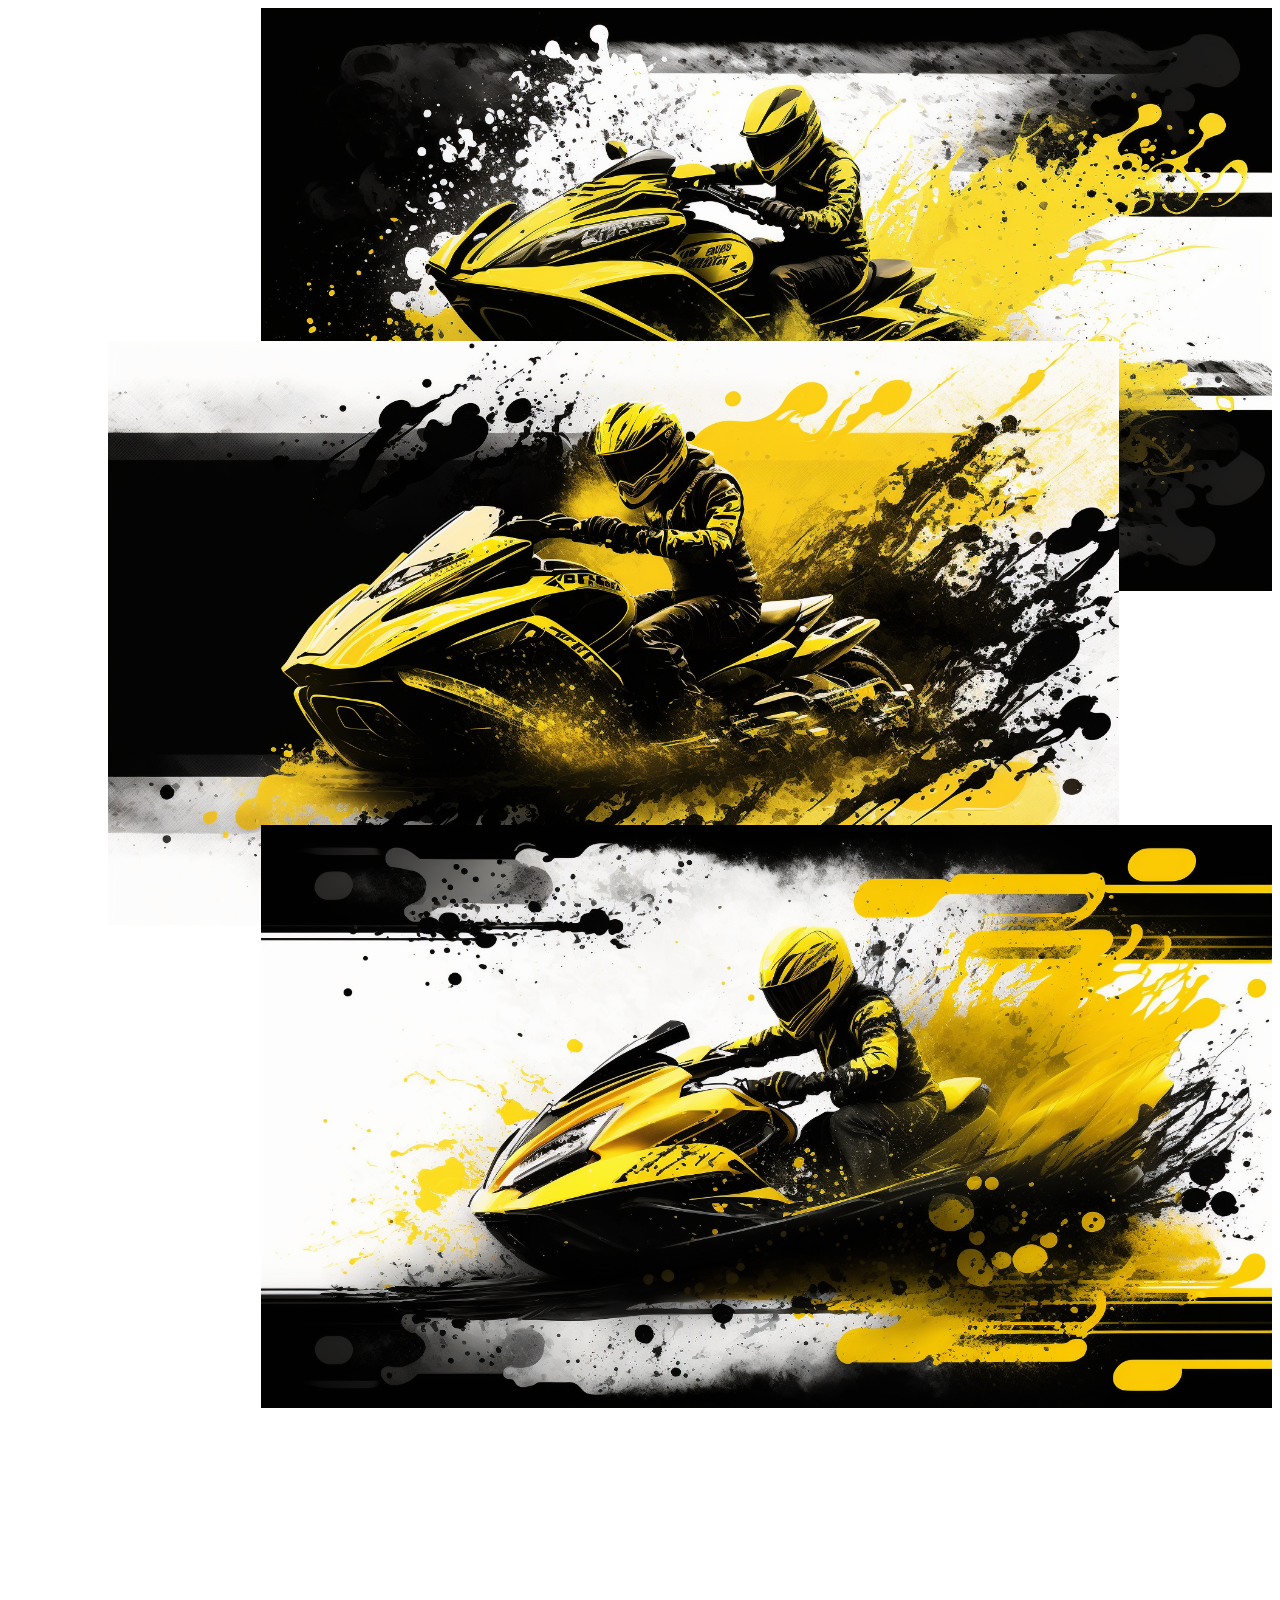
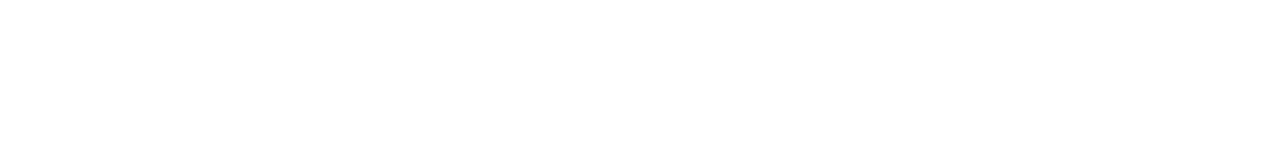
==== iframes/featured.html @ 3ed8531e "adding images" ====
<!DOCTYPE html>
<html lang="en">

<head>
  <meta charset="UTF-8">
  <meta http-equiv="X-UA-Compatible" content="IE=edge">
  <meta name="viewport" content="width=device-width, initial-scale=1.0">
  <title>Featured Models</title>
  <link rel="stylesheet" href="/css/featured.css">
</head>

<body>
  <!-- <header>
    <h1>SeaRider <span>GT</span></h1>
  </header> -->
  <section>
    <img src="../img/jet-ski-1.png" class="img1" alt="">
    <img src="../img/jet-ski-2.png" class="img2" alt="">
    <img src="../img/jet-ski-3.png" class="img3" alt="">
  </section>

</body>

</html>
---- css/featured.css ----
@font-face {
  font-family: "Permanent Marker";
  src: url("../fonts/PermanentMarker-Regular.ttf");
}

h1 {
  font-family: "Permanent Marker";
  font-size: 52px;
  display: inline-block;
  position: relative;
  color: aliceblue;
  padding-left: 20px;
  margin-top: 10px;
}

span {
  position: relative;
  top: 60px;
  left: -230px;
}

/* body {
  width: 100%;
  height: 100%;
  overflow: hidden;
  background-image: url(../img/jet-ski-1.png);
  background-position: -160px -20px;
} */

body {
  background-color: transparent;
}

img {
  width: 80%;
  height: 80%;
}

section {
  display: flex;
  flex-direction: column;
}

.img1 {
  align-self: flex-end;
}

.img2 {
  position: relative;
  top: -250px;
  left: 100px;
}

.img3 {
  align-self: flex-end;
  position: relative;
  top: -350px;
}
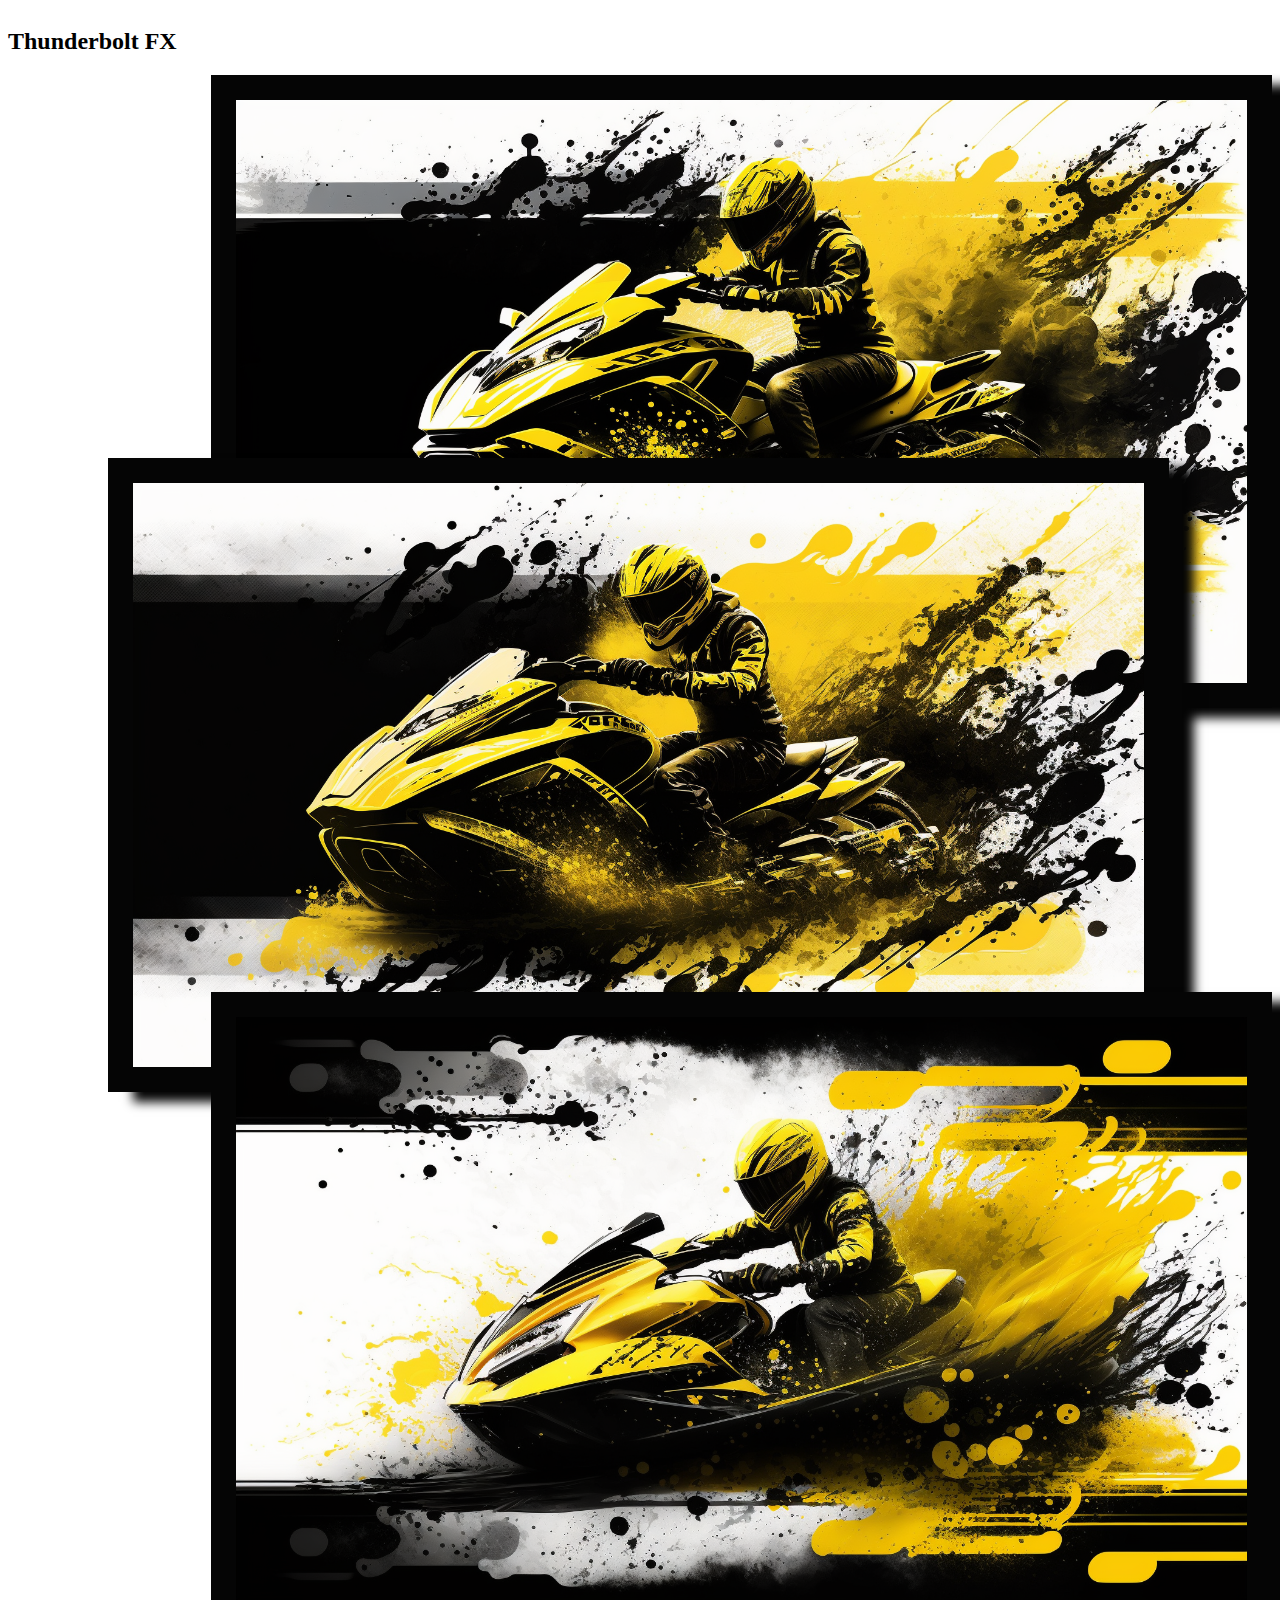
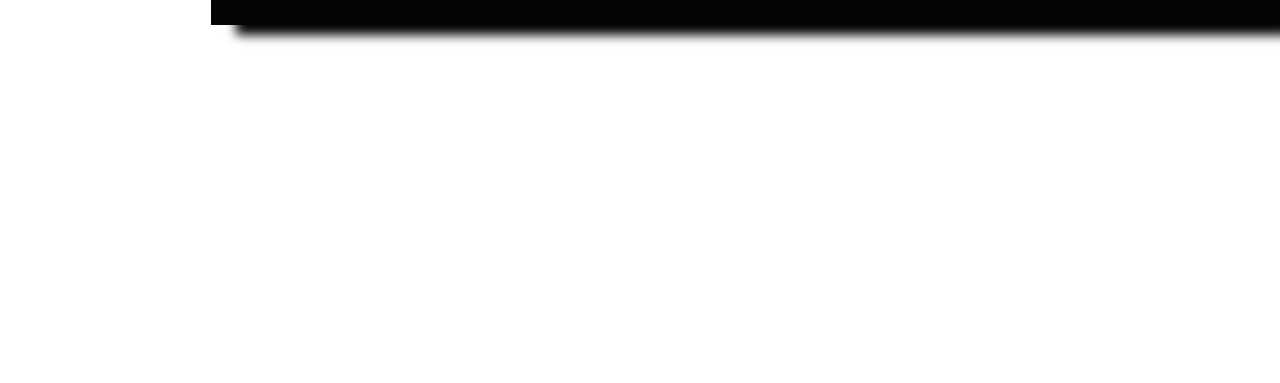
==== commit b0200751: "adding more details" ====
--- a/iframes/featured.html
+++ b/iframes/featured.html
@@ -10,10 +10,10 @@
 </head>
 
 <body>
-  <!-- <header>
-    <h1>SeaRider <span>GT</span></h1>
-  </header> -->
   <section>
+    <h2>
+      Thunderbolt FX
+    </h2>
     <img src="../img/jet-ski-1.png" class="img1" alt="">
     <img src="../img/jet-ski-2.png" class="img2" alt="">
     <img src="../img/jet-ski-3.png" class="img3" alt="">
--- a/css/featured.css
+++ b/css/featured.css
@@ -19,21 +19,16 @@
   left: -230px;
 }
 
-/* body {
-  width: 100%;
-  height: 100%;
-  overflow: hidden;
-  background-image: url(../img/jet-ski-1.png);
-  background-position: -160px -20px;
-} */
-
 body {
-  background-color: transparent;
+  transition: all 2s ease-out;
 }
 
 img {
   width: 80%;
   height: 80%;
+  border: 25px solid #050505;
+  /* border-radius: 50px; */
+  box-shadow: 25px 10px 10px #050505;
 }
 
 section {
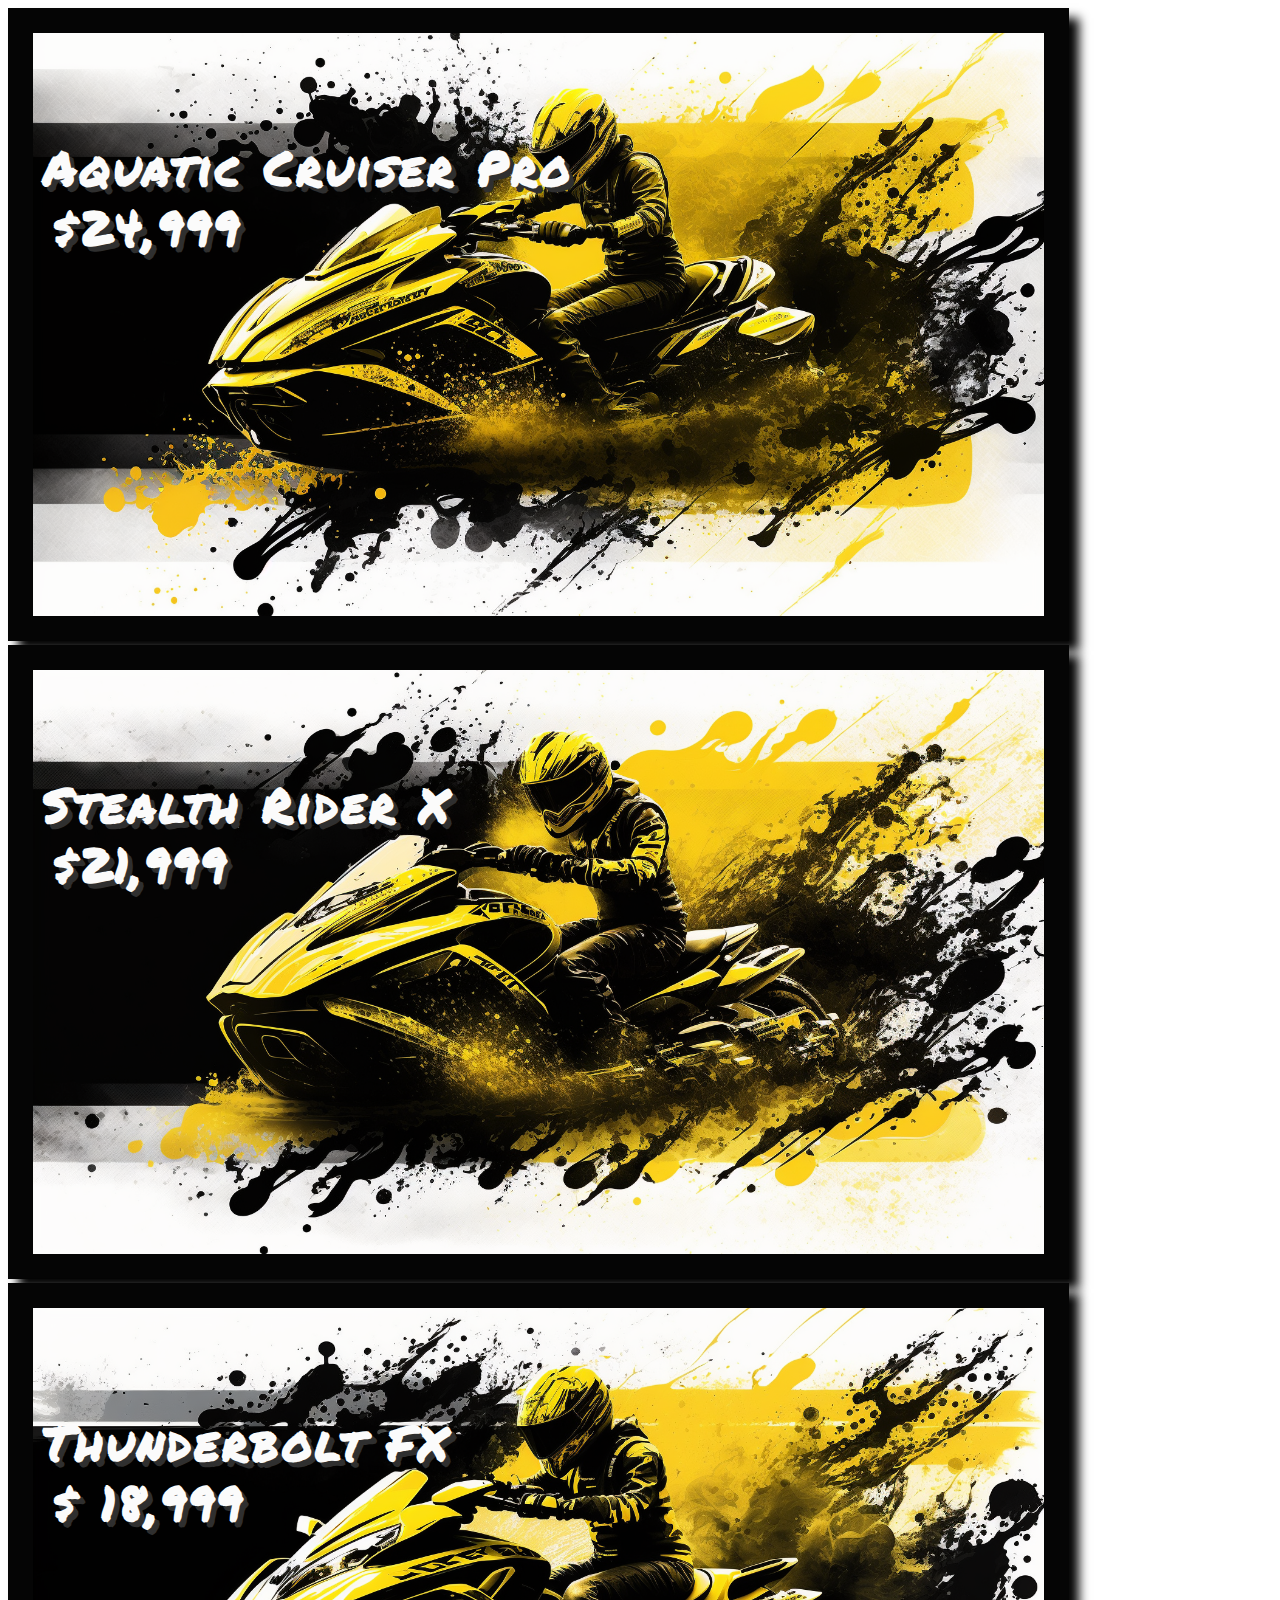
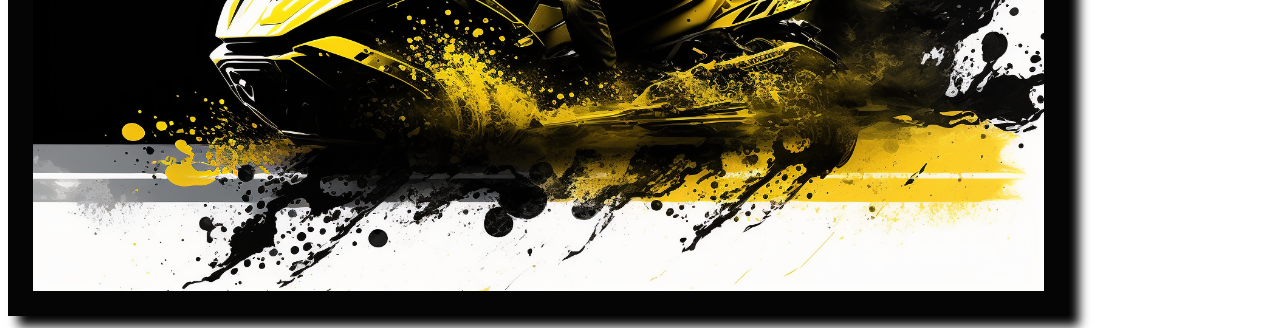
==== commit 1a7ea150: "adding more products" ====
--- a/iframes/featured.html
+++ b/iframes/featured.html
@@ -6,19 +6,25 @@
   <meta http-equiv="X-UA-Compatible" content="IE=edge">
   <meta name="viewport" content="width=device-width, initial-scale=1.0">
   <title>Featured Models</title>
-  <link rel="stylesheet" href="/css/featured.css">
+  <link rel="stylesheet" href="/css/products.css">
 </head>
 
 <body>
-  <section>
-    <h2>
-      Thunderbolt FX
-    </h2>
-    <img src="../img/jet-ski-1.png" class="img1" alt="">
-    <img src="../img/jet-ski-2.png" class="img2" alt="">
-    <img src="../img/jet-ski-3.png" class="img3" alt="">
-  </section>
+  <main>
+    <article>
+      <h2 class="jet-ski-model">Aquatic Cruiser Pro<span class="price">&dollar;24,999</span></h2>
+      <img src="../img/jet-ski-3.png" alt="Jet Ski Aquatic Cruiser Pro">
+    </article>
+    <article>
+      <h2 class="jet-ski-model">Stealth Rider X <span class="price">&dollar;21,999</span></h2>
+      <img src="../img/jet-ski-2.png" alt="Jet Ski Stealth Rider X">
+    </article>
+    <article>
+      <h2 class="jet-ski-model">Thunderbolt FX <span class="price"> &dollar; 18,999</span></h2>
+      <img src="../img/jet-ski-1.png" alt="Jet Ski Thunderbolt FX">
+    </article>
 
+  </main>
 </body>
 
 </html>--- a/css/products.css
+++ b/css/products.css
@@ -0,0 +1,43 @@
+@font-face {
+  font-family: "Permanent Marker";
+  src: url("../fonts/PermanentMarker-Regular.ttf");
+}
+
+body {
+  background-color: transparent;
+}
+
+article {
+  position: relative;
+}
+
+h2 {
+  font-family: "Permanent Marker";
+  font-size: 48px;
+  color: #fbfbfb;
+  letter-spacing: 3px;
+  text-shadow: 5px 5px 0px #2f2f2f;
+}
+
+.jet-ski-model {
+  position: absolute;
+  top: 85px;
+  left: 35px;
+}
+.price {
+  position: absolute;
+  top: 60px;
+  left: 10px;
+}
+
+img {
+  width: 80%;
+  height: 80%;
+  border: 25px solid #050505;
+  box-shadow: 10px 10px 10px #050505;
+}
+
+section {
+  display: grid;
+  grid-template-rows: repeat(3, 1fr);
+}
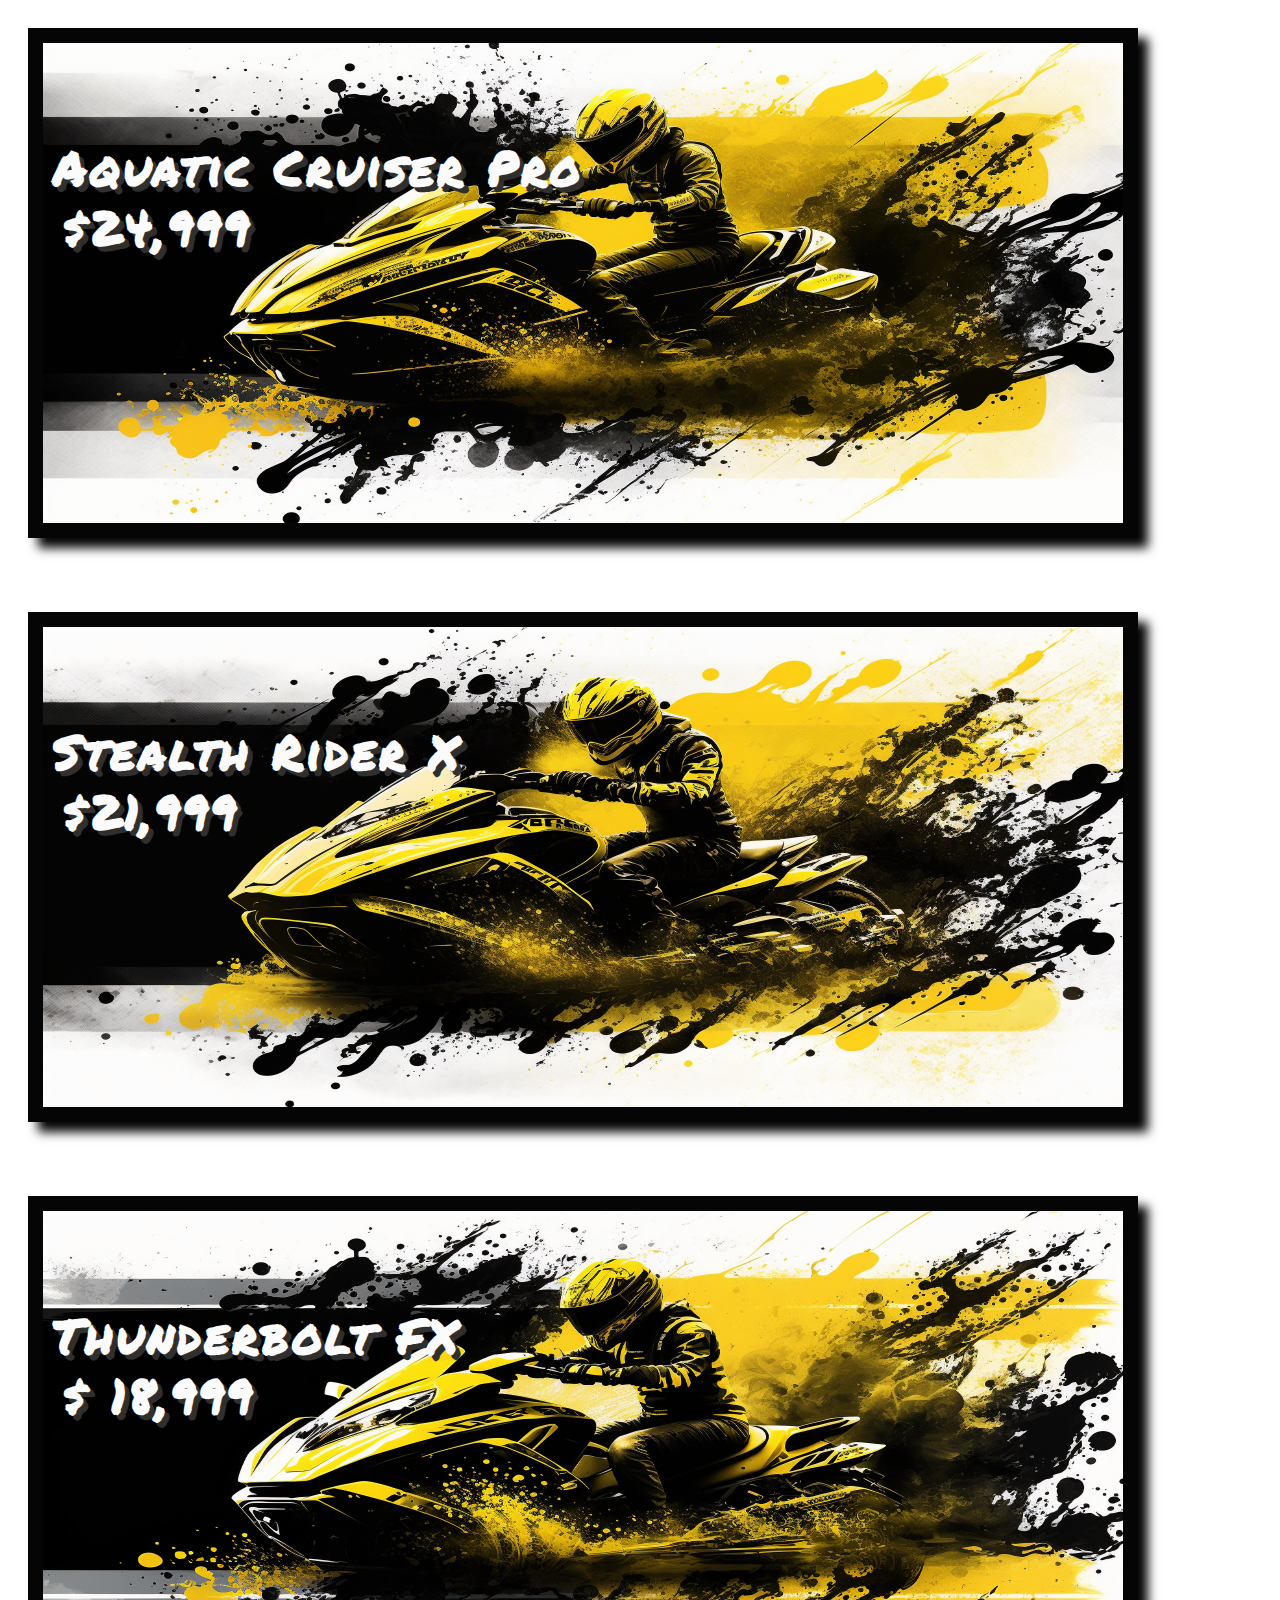
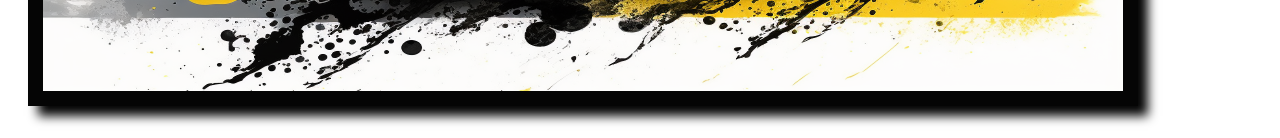
==== commit 7e7c968c: "effects added" ====
--- a/iframes/featured.html
+++ b/iframes/featured.html
@@ -11,18 +11,18 @@
 
 <body>
   <main>
-    <article>
+    <section>
       <h2 class="jet-ski-model">Aquatic Cruiser Pro<span class="price">&dollar;24,999</span></h2>
       <img src="../img/jet-ski-3.png" alt="Jet Ski Aquatic Cruiser Pro">
-    </article>
-    <article>
+    </section>
+    <section>
       <h2 class="jet-ski-model">Stealth Rider X <span class="price">&dollar;21,999</span></h2>
       <img src="../img/jet-ski-2.png" alt="Jet Ski Stealth Rider X">
-    </article>
-    <article>
+    </section>
+    <section>
       <h2 class="jet-ski-model">Thunderbolt FX <span class="price"> &dollar; 18,999</span></h2>
       <img src="../img/jet-ski-1.png" alt="Jet Ski Thunderbolt FX">
-    </article>
+    </section>
 
   </main>
 </body>
--- a/css/products.css
+++ b/css/products.css
@@ -6,9 +6,21 @@
 body {
   background-color: transparent;
 }
+main {
+  display: grid;
+  grid-template-rows: repeat(3, 1fr);
+  gap: 30px;
+}
 
-article {
+section {
   position: relative;
+}
+img {
+  width: 1080px;
+  height: 480px;
+  border: 15px solid #050505;
+  box-shadow: 10px 10px 10px #050505;
+  margin: 20px;
 }
 
 h2 {
@@ -22,22 +34,10 @@
 .jet-ski-model {
   position: absolute;
   top: 85px;
-  left: 35px;
+  left: 45px;
 }
 .price {
   position: absolute;
   top: 60px;
   left: 10px;
 }
-
-img {
-  width: 80%;
-  height: 80%;
-  border: 25px solid #050505;
-  box-shadow: 10px 10px 10px #050505;
-}
-
-section {
-  display: grid;
-  grid-template-rows: repeat(3, 1fr);
-}
